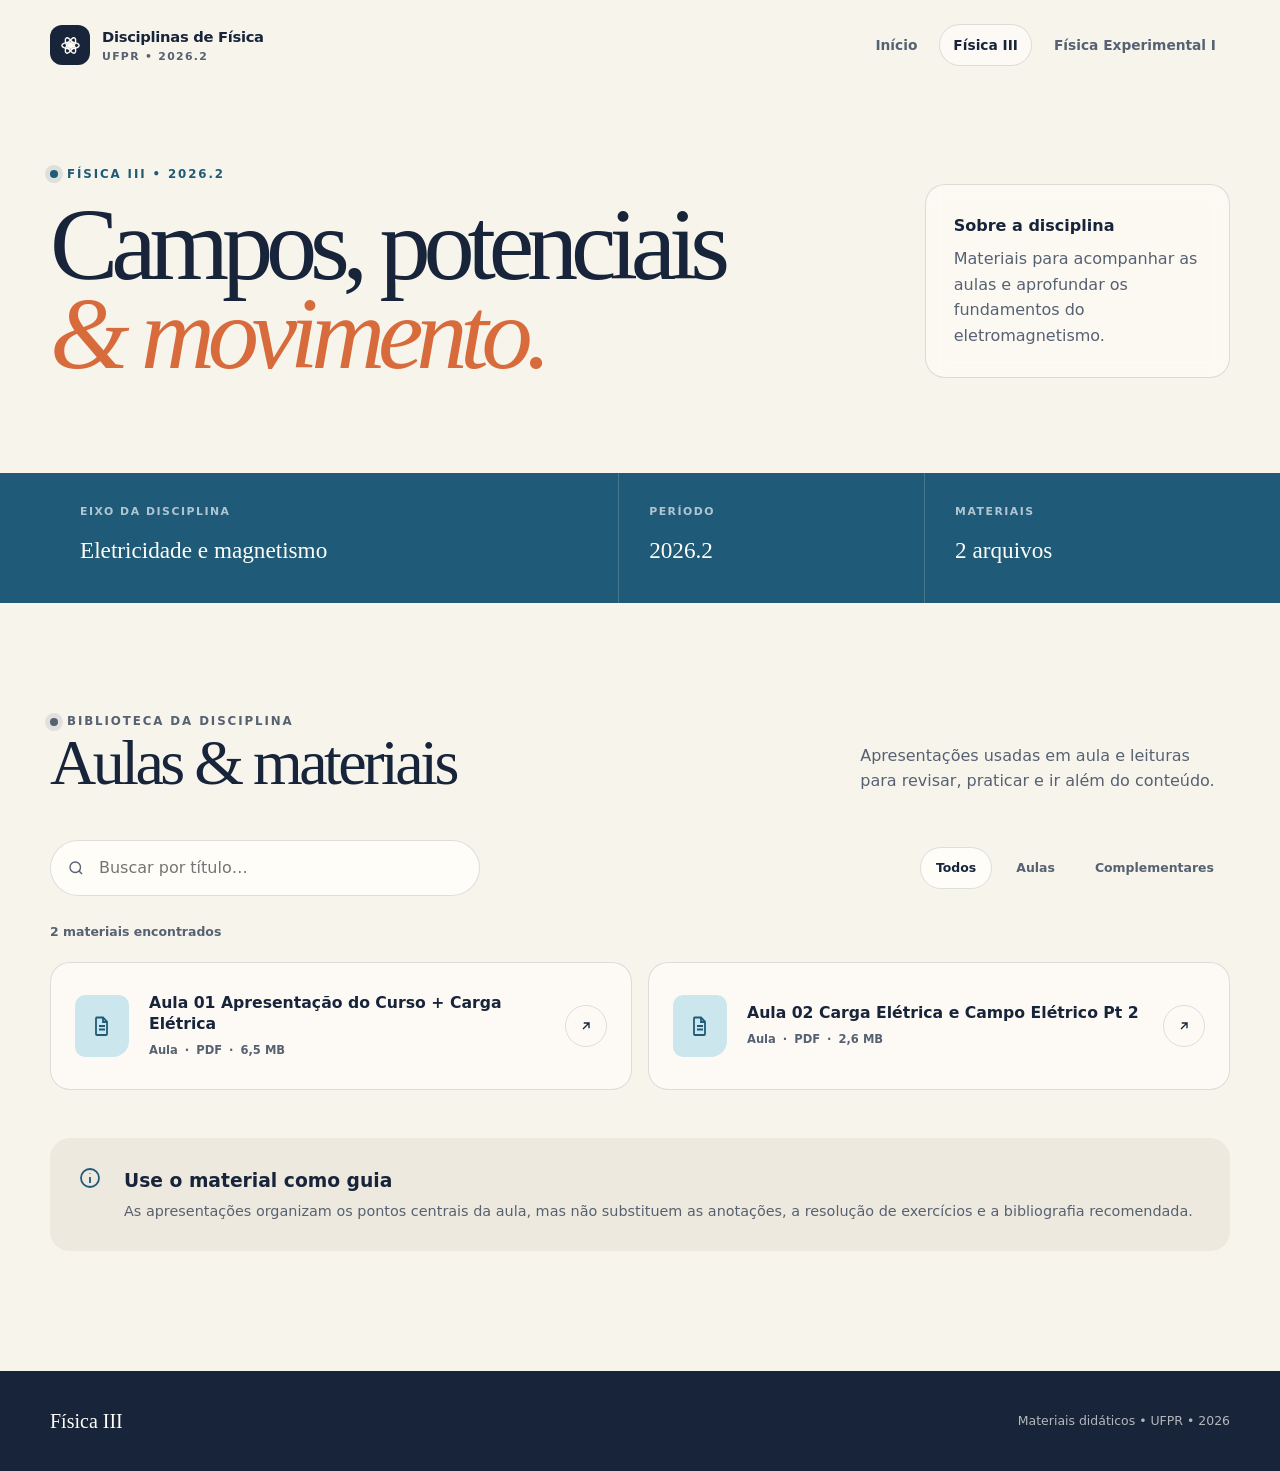
==== fisica-3/index.html @ 962f561f "Cria site das disciplinas de Física" ====
<!doctype html>
<html lang="pt-BR">
  <head>
    <meta charset="utf-8" />
    <meta name="viewport" content="width=device-width, initial-scale=1" />
    <meta name="description" content="Aulas e materiais complementares da disciplina Física III — UFPR, 2026.2." />
    <meta name="theme-color" content="#1f5b78" />
    <title>Física III • Aulas e materiais</title>
    <link rel="icon" href="../assets/icons/favicon.svg" type="image/svg+xml" />
    <link rel="stylesheet" href="../assets/css/styles.css" />
  </head>
  <body class="theme-fisica-3">
    <a class="skip-link" href="#conteudo">Ir para o conteúdo</a>
    <header class="site-header">
      <div class="shell">
        <a class="brand" href="../" aria-label="Página inicial das disciplinas">
          <span class="brand-mark" aria-hidden="true">
            <svg viewBox="0 0 24 24" fill="none" stroke="currentColor" stroke-width="1.5"><circle cx="12" cy="12" r="2" fill="currentColor"/><ellipse cx="12" cy="12" rx="9" ry="3.5"/><ellipse cx="12" cy="12" rx="9" ry="3.5" transform="rotate(60 12 12)"/><ellipse cx="12" cy="12" rx="9" ry="3.5" transform="rotate(120 12 12)"/></svg>
          </span>
          <span class="brand-copy">Disciplinas de Física<small>UFPR • 2026.2</small></span>
        </a>
        <button class="menu-button" type="button" aria-label="Abrir menu" aria-expanded="false" data-menu-button>
          <svg viewBox="0 0 24 24" fill="none" stroke="currentColor" stroke-width="1.8"><path d="M4 7h16M4 12h16M4 17h16"/></svg>
        </button>
        <nav class="site-nav" aria-label="Navegação principal" data-site-nav>
          <a href="../">Início</a>
          <a href="./" aria-current="page">Física III</a>
          <a href="../fisica-experimental-1/">Física Experimental I</a>
        </nav>
      </div>
    </header>

    <main id="conteudo">
      <section class="course-hero shell">
        <div class="course-hero-grid">
          <div>
            <p class="eyebrow">Física III • 2026.2</p>
            <h1>Campos, potenciais <em>&amp; movimento.</em></h1>
          </div>
          <aside class="hero-note">
            <strong>Sobre a disciplina</strong>
            <p>Materiais para acompanhar as aulas e aprofundar os fundamentos do eletromagnetismo.</p>
          </aside>
        </div>
      </section>

      <section class="course-band" aria-label="Resumo da disciplina">
        <div class="shell">
          <div class="band-item"><span class="band-label">Eixo da disciplina</span><span class="band-value">Eletricidade e magnetismo</span></div>
          <div class="band-item"><span class="band-label">Período</span><span class="band-value">2026.2</span></div>
          <div class="band-item"><span class="band-label">Materiais</span><span class="band-value"><span data-material-count>2</span> arquivos</span></div>
        </div>
      </section>

      <section class="materials-section" data-materials-catalog data-manifest="materiais.json">
        <div class="shell">
          <div class="section-heading">
            <div>
              <p class="eyebrow">Biblioteca da disciplina</p>
              <h2>Aulas &amp; materiais</h2>
            </div>
            <p>Apresentações usadas em aula e leituras para revisar, praticar e ir além do conteúdo.</p>
          </div>

          <div class="material-tools">
            <label class="search-box">
              <span class="skip-link">Buscar materiais</span>
              <svg aria-hidden="true" viewBox="0 0 24 24" fill="none" stroke="currentColor" stroke-width="1.8"><circle cx="11" cy="11" r="7"/><path d="m16 16 4 4"/></svg>
              <input type="search" placeholder="Buscar por título…" data-materials-search />
            </label>
            <div class="filters" aria-label="Filtrar materiais">
              <button class="filter-button active" type="button" data-filter="todos">Todos</button>
              <button class="filter-button" type="button" data-filter="aulas">Aulas</button>
              <button class="filter-button" type="button" data-filter="complementares">Complementares</button>
            </div>
          </div>
          <p class="materials-status" aria-live="polite" data-materials-status>Carregando materiais…</p>
          <div class="materials-grid" data-materials-grid></div>
          <noscript><p>Ative o JavaScript para visualizar o catálogo de materiais.</p></noscript>

          <aside class="info-strip">
            <svg aria-hidden="true" viewBox="0 0 24 24" fill="none" stroke="currentColor" stroke-width="1.8"><circle cx="12" cy="12" r="9"/><path d="M12 11v6M12 7.5v.5"/></svg>
            <div><h3>Use o material como guia</h3><p>As apresentações organizam os pontos centrais da aula, mas não substituem as anotações, a resolução de exercícios e a bibliografia recomendada.</p></div>
          </aside>
        </div>
      </section>
    </main>

    <footer class="site-footer">
      <div class="shell"><span class="footer-brand">Física III</span><p>Materiais didáticos • UFPR • <span data-current-year>2026</span></p></div>
    </footer>
    <script src="../assets/js/site.js"></script>
    <script src="../assets/js/materiais.js"></script>
  </body>
</html>
---- assets/css/styles.css ----
:root {
  --ink: #17243a;
  --ink-soft: #566172;
  --paper: #f7f4ec;
  --paper-deep: #eee9de;
  --white: #fffdf8;
  --line: rgba(23, 36, 58, 0.14);
  --blue: #1f5b78;
  --blue-light: #cbe7ed;
  --orange: #d86b3b;
  --orange-light: #f7d4bd;
  --green: #1f6b59;
  --green-light: #cce6d9;
  --shadow: 0 18px 50px rgba(23, 36, 58, 0.1);
  --radius-lg: 30px;
  --radius-md: 20px;
  --radius-sm: 12px;
  --content: 1180px;
}

* {
  box-sizing: border-box;
}

html {
  scroll-behavior: smooth;
}

body {
  margin: 0;
  color: var(--ink);
  background: var(--paper);
  font-family: Inter, ui-sans-serif, system-ui, -apple-system, BlinkMacSystemFont, "Segoe UI", sans-serif;
  line-height: 1.6;
  -webkit-font-smoothing: antialiased;
}

body::before {
  position: fixed;
  inset: 0;
  z-index: -1;
  pointer-events: none;
  content: "";
  opacity: 0.42;
  background-image: radial-gradient(rgba(23, 36, 58, 0.1) 0.65px, transparent 0.65px);
  background-size: 18px 18px;
  mask-image: linear-gradient(to bottom, black, transparent 72%);
}

a {
  color: inherit;
  text-decoration: none;
}

button,
input {
  font: inherit;
}

button,
a {
  -webkit-tap-highlight-color: transparent;
}

img,
svg {
  display: block;
  max-width: 100%;
}

.skip-link {
  position: fixed;
  top: 10px;
  left: 10px;
  z-index: 100;
  padding: 10px 14px;
  color: var(--white);
  background: var(--ink);
  border-radius: 8px;
  transform: translateY(-150%);
}

.skip-link:focus {
  transform: translateY(0);
}

.shell {
  width: min(calc(100% - 40px), var(--content));
  margin-inline: auto;
}

.site-header {
  position: relative;
  z-index: 20;
  padding: 24px 0;
}

.site-header .shell {
  display: flex;
  align-items: center;
  justify-content: space-between;
  gap: 28px;
}

.brand {
  display: inline-flex;
  align-items: center;
  gap: 12px;
  font-size: 0.92rem;
  font-weight: 800;
  letter-spacing: -0.02em;
}

.brand-mark {
  display: grid;
  width: 40px;
  height: 40px;
  color: var(--white);
  background: var(--ink);
  border-radius: 12px;
  place-items: center;
}

.brand-mark svg {
  width: 23px;
}

.brand small {
  display: block;
  color: var(--ink-soft);
  font-size: 0.68rem;
  font-weight: 700;
  letter-spacing: 0.12em;
  text-transform: uppercase;
}

.site-nav {
  display: flex;
  align-items: center;
  gap: 8px;
}

.site-nav a {
  padding: 10px 14px;
  border-radius: 999px;
  color: var(--ink-soft);
  font-size: 0.86rem;
  font-weight: 700;
  transition: 160ms ease;
}

.site-nav a:hover,
.site-nav a[aria-current="page"] {
  color: var(--ink);
  background: rgba(255, 253, 248, 0.72);
  box-shadow: inset 0 0 0 1px var(--line);
}

.menu-button {
  display: none;
  width: 44px;
  height: 44px;
  padding: 0;
  color: var(--ink);
  background: var(--white);
  border: 1px solid var(--line);
  border-radius: 12px;
  place-items: center;
}

.menu-button svg {
  width: 22px;
}

.eyebrow {
  display: inline-flex;
  align-items: center;
  gap: 9px;
  margin: 0 0 18px;
  color: var(--blue);
  font-size: 0.74rem;
  font-weight: 850;
  letter-spacing: 0.16em;
  text-transform: uppercase;
}

.eyebrow::before {
  width: 8px;
  height: 8px;
  content: "";
  background: currentColor;
  border-radius: 50%;
  box-shadow: 0 0 0 5px color-mix(in srgb, currentColor 13%, transparent);
}

.display-title {
  max-width: 900px;
  margin: 0;
  font-family: Georgia, "Times New Roman", serif;
  font-size: clamp(3.2rem, 8vw, 7.4rem);
  font-weight: 400;
  letter-spacing: -0.065em;
  line-height: 0.9;
}

.display-title em {
  color: var(--orange);
  font-weight: 400;
}

.hero-home {
  padding: clamp(70px, 11vw, 145px) 0 70px;
  overflow: hidden;
}

.hero-home .lead {
  max-width: 610px;
  margin: 34px 0 0 auto;
  color: var(--ink-soft);
  font-size: clamp(1rem, 1.5vw, 1.22rem);
}

.hero-rule {
  display: flex;
  align-items: center;
  gap: 18px;
  margin-top: 55px;
  color: var(--ink-soft);
  font-size: 0.75rem;
  font-weight: 800;
  letter-spacing: 0.12em;
  text-transform: uppercase;
}

.hero-rule::before {
  flex: 1;
  height: 1px;
  content: "";
  background: var(--line);
}

.course-grid {
  display: grid;
  grid-template-columns: repeat(2, 1fr);
  gap: 24px;
  padding: 30px 0 110px;
}

.course-card {
  position: relative;
  min-height: 480px;
  padding: clamp(28px, 4vw, 52px);
  overflow: hidden;
  color: var(--white);
  background: var(--ink);
  border-radius: var(--radius-lg);
  box-shadow: var(--shadow);
  transition: transform 200ms ease, box-shadow 200ms ease;
}

.course-card:hover {
  transform: translateY(-5px);
  box-shadow: 0 26px 70px rgba(23, 36, 58, 0.17);
}

.course-card.experimental {
  color: var(--ink);
  background: var(--orange-light);
}

.course-card-top {
  position: relative;
  z-index: 2;
  display: flex;
  align-items: center;
  justify-content: space-between;
  gap: 20px;
  color: rgba(255, 253, 248, 0.7);
  font-size: 0.72rem;
  font-weight: 800;
  letter-spacing: 0.13em;
  text-transform: uppercase;
}

.experimental .course-card-top {
  color: rgba(23, 36, 58, 0.62);
}

.course-number {
  display: grid;
  width: 42px;
  height: 42px;
  border: 1px solid currentColor;
  border-radius: 50%;
  place-items: center;
}

.course-card h2 {
  position: relative;
  z-index: 2;
  max-width: 420px;
  margin: 105px 0 18px;
  font-family: Georgia, "Times New Roman", serif;
  font-size: clamp(2.7rem, 5vw, 5rem);
  font-weight: 400;
  letter-spacing: -0.055em;
  line-height: 0.92;
}

.course-card p {
  position: relative;
  z-index: 2;
  max-width: 410px;
  margin: 0;
  color: rgba(255, 253, 248, 0.7);
}

.experimental p {
  color: rgba(23, 36, 58, 0.68);
}

.card-action {
  position: absolute;
  right: 38px;
  bottom: 38px;
  z-index: 3;
  display: grid;
  width: 58px;
  height: 58px;
  color: var(--ink);
  background: var(--white);
  border-radius: 50%;
  place-items: center;
  transition: transform 180ms ease;
}

.course-card:hover .card-action {
  transform: rotate(-7deg) scale(1.05);
}

.card-action svg {
  width: 22px;
}

.orbit-art {
  position: absolute;
  top: -90px;
  right: -100px;
  width: 420px;
  height: 420px;
  opacity: 0.28;
  border: 1px solid var(--blue-light);
  border-radius: 50%;
}

.orbit-art::before,
.orbit-art::after {
  position: absolute;
  inset: 70px -20px;
  content: "";
  border: 1px solid var(--blue-light);
  border-radius: 50%;
  transform: rotate(52deg);
}

.orbit-art::after {
  transform: rotate(-52deg);
}

.lab-art {
  position: absolute;
  top: -28px;
  right: 35px;
  width: 150px;
  height: 245px;
  opacity: 0.28;
  border-right: 2px solid var(--ink);
  border-bottom: 2px solid var(--ink);
  transform: rotate(18deg);
}

.lab-art::before,
.lab-art::after {
  position: absolute;
  content: "";
  background: var(--ink);
  border-radius: 50%;
}

.lab-art::before {
  top: 65px;
  right: -9px;
  width: 16px;
  height: 16px;
}

.lab-art::after {
  right: -6px;
  bottom: 52px;
  width: 10px;
  height: 10px;
}

.course-hero {
  padding: 70px 0 55px;
}

.course-hero-grid {
  display: grid;
  grid-template-columns: minmax(0, 1.45fr) minmax(260px, 0.55fr);
  align-items: end;
  gap: 70px;
}

.course-hero h1 {
  max-width: 780px;
  margin: 0;
  font-family: Georgia, "Times New Roman", serif;
  font-size: clamp(3.5rem, 8vw, 7.8rem);
  font-weight: 400;
  letter-spacing: -0.07em;
  line-height: 0.86;
}

.course-hero h1 em {
  display: block;
  color: var(--orange);
  font-weight: 400;
}

.theme-experimental .course-hero h1 em,
.theme-experimental .eyebrow {
  color: var(--green);
}

.hero-note {
  padding: 28px;
  background: rgba(255, 253, 248, 0.58);
  border: 1px solid var(--line);
  border-radius: var(--radius-md);
  backdrop-filter: blur(10px);
}

.hero-note p {
  margin: 0;
  color: var(--ink-soft);
}

.hero-note strong {
  display: block;
  margin-bottom: 8px;
  color: var(--ink);
}

.course-band {
  margin: 40px 0 0;
  color: var(--white);
  background: var(--blue);
}

.theme-experimental .course-band {
  background: var(--green);
}

.course-band .shell {
  display: grid;
  grid-template-columns: 1.3fr repeat(2, 0.7fr);
}

.band-item {
  min-height: 130px;
  padding: 30px;
  border-left: 1px solid rgba(255, 255, 255, 0.17);
}

.band-item:first-child {
  border-left: 0;
}

.band-label {
  display: block;
  margin-bottom: 17px;
  color: rgba(255, 255, 255, 0.65);
  font-size: 0.68rem;
  font-weight: 800;
  letter-spacing: 0.14em;
  text-transform: uppercase;
}

.band-value {
  font-family: Georgia, "Times New Roman", serif;
  font-size: 1.45rem;
  line-height: 1.15;
}

.materials-section {
  padding: 105px 0 120px;
}

.section-heading {
  display: grid;
  grid-template-columns: minmax(0, 1fr) minmax(240px, 0.48fr);
  align-items: end;
  gap: 40px;
  margin-bottom: 46px;
}

.section-heading h2 {
  margin: 0;
  font-family: Georgia, "Times New Roman", serif;
  font-size: clamp(2.7rem, 5vw, 5.2rem);
  font-weight: 400;
  letter-spacing: -0.055em;
  line-height: 0.95;
}

.section-heading p {
  margin: 0;
  color: var(--ink-soft);
}

.material-tools {
  display: flex;
  align-items: center;
  justify-content: space-between;
  gap: 18px;
  margin-bottom: 26px;
}

.search-box {
  position: relative;
  flex: 0 1 430px;
}

.search-box svg {
  position: absolute;
  top: 50%;
  left: 17px;
  width: 18px;
  color: var(--ink-soft);
  transform: translateY(-50%);
}

.search-box input {
  width: 100%;
  padding: 14px 18px 14px 48px;
  color: var(--ink);
  background: var(--white);
  border: 1px solid var(--line);
  border-radius: 999px;
  outline: none;
}

.search-box input:focus {
  border-color: var(--blue);
  box-shadow: 0 0 0 4px rgba(31, 91, 120, 0.12);
}

.filters {
  display: flex;
  align-items: center;
  gap: 8px;
}

.filter-button {
  padding: 10px 15px;
  color: var(--ink-soft);
  background: transparent;
  border: 1px solid transparent;
  border-radius: 999px;
  cursor: pointer;
  font-size: 0.78rem;
  font-weight: 800;
}

.filter-button:hover,
.filter-button.active {
  color: var(--ink);
  background: var(--white);
  border-color: var(--line);
}

.materials-status {
  min-height: 24px;
  margin: 0 0 16px;
  color: var(--ink-soft);
  font-size: 0.78rem;
  font-weight: 700;
}

.materials-grid {
  display: grid;
  grid-template-columns: repeat(2, minmax(0, 1fr));
  gap: 16px;
}

.material-card {
  display: grid;
  grid-template-columns: auto minmax(0, 1fr) auto;
  align-items: center;
  gap: 20px;
  min-height: 128px;
  padding: 24px;
  background: rgba(255, 253, 248, 0.75);
  border: 1px solid var(--line);
  border-radius: var(--radius-md);
  transition: border-color 160ms ease, transform 160ms ease, background 160ms ease;
}

.material-card:hover {
  background: var(--white);
  border-color: rgba(31, 91, 120, 0.42);
  transform: translateY(-2px);
}

.material-icon {
  display: grid;
  width: 54px;
  height: 62px;
  color: var(--blue);
  background: var(--blue-light);
  border-radius: 10px 10px 16px 10px;
  place-items: center;
}

.theme-experimental .material-icon {
  color: var(--green);
  background: var(--green-light);
}

.material-icon svg {
  width: 24px;
}

.material-info {
  min-width: 0;
}

.material-info h3 {
  margin: 0 0 7px;
  overflow: hidden;
  font-size: 0.98rem;
  line-height: 1.35;
  text-overflow: ellipsis;
}

.material-meta {
  display: flex;
  flex-wrap: wrap;
  gap: 7px;
  color: var(--ink-soft);
  font-size: 0.72rem;
  font-weight: 700;
}

.material-meta span + span::before {
  margin-right: 7px;
  content: "·";
}

.material-open {
  display: grid;
  width: 42px;
  height: 42px;
  color: var(--ink);
  border: 1px solid var(--line);
  border-radius: 50%;
  place-items: center;
}

.material-open svg {
  width: 18px;
}

.empty-state {
  grid-column: 1 / -1;
  padding: 70px 25px;
  text-align: center;
  background: rgba(255, 253, 248, 0.5);
  border: 1px dashed rgba(23, 36, 58, 0.25);
  border-radius: var(--radius-md);
}

.empty-state-icon {
  display: grid;
  width: 62px;
  height: 62px;
  margin: 0 auto 18px;
  color: var(--ink-soft);
  background: var(--paper-deep);
  border-radius: 50%;
  place-items: center;
}

.empty-state-icon svg {
  width: 26px;
}

.empty-state h3 {
  margin: 0 0 6px;
}

.empty-state p {
  max-width: 470px;
  margin: 0 auto;
  color: var(--ink-soft);
}

.info-strip {
  display: grid;
  grid-template-columns: auto 1fr;
  gap: 22px;
  margin-top: 48px;
  padding: 28px;
  color: var(--ink);
  background: var(--paper-deep);
  border-radius: var(--radius-md);
}

.info-strip svg {
  width: 24px;
  color: var(--blue);
}

.theme-experimental .info-strip svg {
  color: var(--green);
}

.info-strip h3,
.info-strip p {
  margin: 0;
}

.info-strip p {
  margin-top: 4px;
  color: var(--ink-soft);
  font-size: 0.9rem;
}

.site-footer {
  padding: 34px 0;
  color: rgba(255, 253, 248, 0.68);
  background: var(--ink);
}

.site-footer .shell {
  display: flex;
  align-items: center;
  justify-content: space-between;
  gap: 25px;
}

.footer-brand {
  color: var(--white);
  font-family: Georgia, "Times New Roman", serif;
  font-size: 1.25rem;
}

.site-footer p {
  margin: 0;
  font-size: 0.78rem;
}

@media (max-width: 850px) {
  .menu-button {
    display: grid;
  }

  .site-nav {
    position: absolute;
    top: 78px;
    right: 20px;
    left: 20px;
    display: none;
    align-items: stretch;
    padding: 10px;
    background: var(--white);
    border: 1px solid var(--line);
    border-radius: 16px;
    box-shadow: var(--shadow);
  }

  .site-nav.open {
    display: grid;
  }

  .site-nav a {
    padding: 13px 15px;
  }

  .course-grid,
  .course-hero-grid,
  .section-heading {
    grid-template-columns: 1fr;
  }

  .course-card {
    min-height: 430px;
  }

  .course-hero-grid {
    gap: 40px;
  }

  .course-band .shell {
    grid-template-columns: 1fr 1fr;
  }

  .band-item:first-child {
    grid-column: 1 / -1;
    border-bottom: 1px solid rgba(255, 255, 255, 0.17);
  }

  .materials-grid {
    grid-template-columns: 1fr;
  }
}

@media (max-width: 620px) {
  .shell {
    width: min(calc(100% - 28px), var(--content));
  }

  .brand-copy {
    display: none;
  }

  .hero-home {
    padding-top: 55px;
  }

  .display-title {
    font-size: clamp(3rem, 17vw, 5.2rem);
  }

  .hero-home .lead {
    margin-top: 28px;
  }

  .course-grid {
    padding-bottom: 75px;
  }

  .course-card {
    min-height: 390px;
    border-radius: 24px;
  }

  .course-card h2 {
    margin-top: 80px;
  }

  .card-action {
    right: 24px;
    bottom: 24px;
  }

  .course-hero {
    padding-top: 45px;
  }

  .course-hero h1 {
    font-size: clamp(3.4rem, 18vw, 5.4rem);
  }

  .course-band .shell {
    width: 100%;
    grid-template-columns: 1fr;
  }

  .band-item,
  .band-item:first-child {
    grid-column: auto;
    border-bottom: 1px solid rgba(255, 255, 255, 0.17);
    border-left: 0;
  }

  .materials-section {
    padding: 75px 0 90px;
  }

  .material-tools {
    align-items: stretch;
    flex-direction: column;
  }

  .search-box {
    flex-basis: auto;
  }

  .filters {
    overflow-x: auto;
    padding-bottom: 4px;
  }

  .material-card {
    grid-template-columns: auto minmax(0, 1fr);
    padding: 19px;
  }

  .material-open {
    display: none;
  }

  .info-strip {
    grid-template-columns: 1fr;
  }

  .site-footer .shell {
    align-items: flex-start;
    flex-direction: column;
  }
}

@media (prefers-reduced-motion: reduce) {
  html {
    scroll-behavior: auto;
  }

  *,
  *::before,
  *::after {
    scroll-behavior: auto !important;
    transition-duration: 0.01ms !important;
  }
}
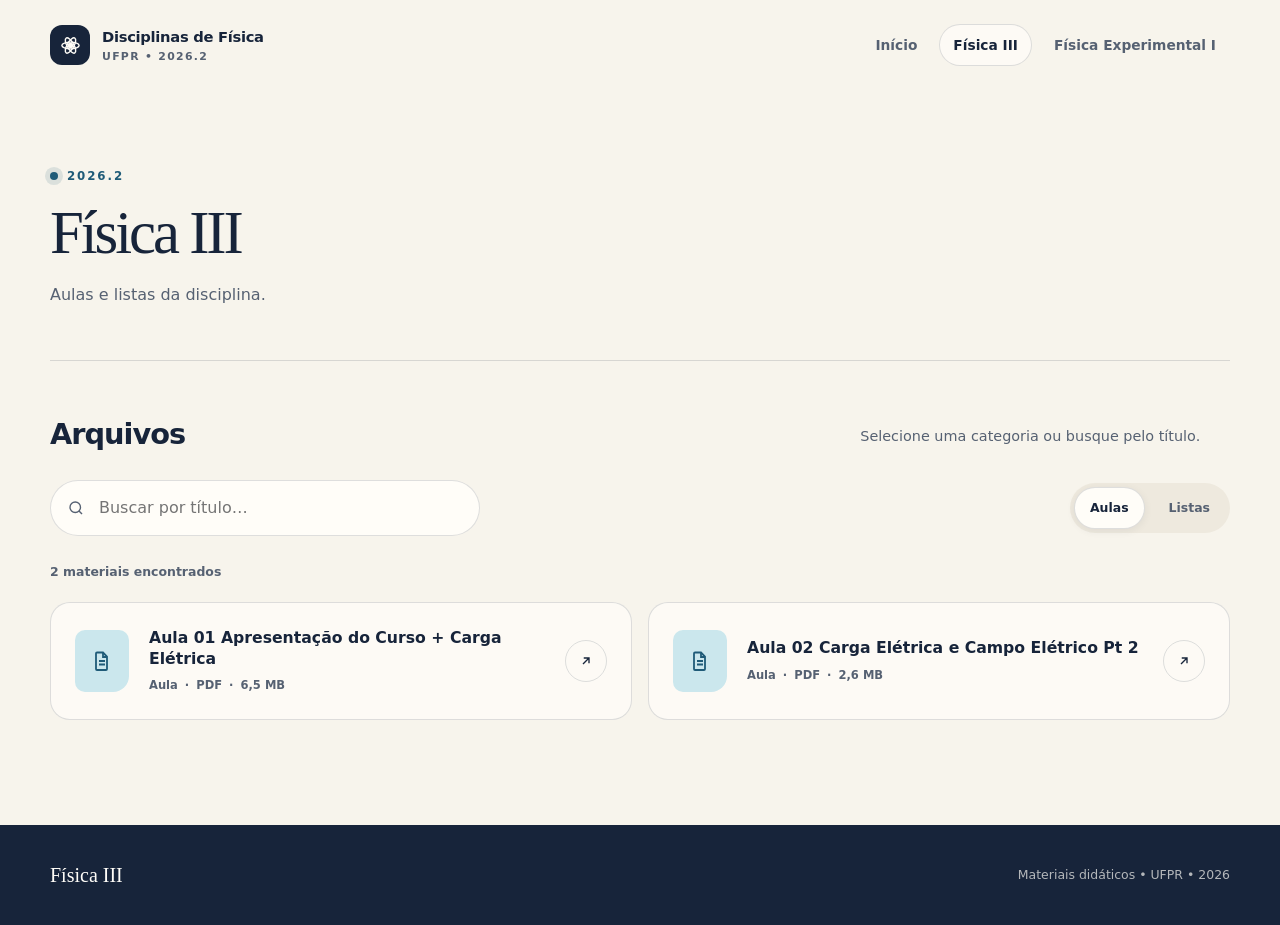
==== commit 607dcb2e: "Simplifica páginas e organiza categorias" ====
--- a/fisica-3/index.html
+++ b/fisica-3/index.html
@@ -31,35 +31,19 @@
     </header>
 
     <main id="conteudo">
-      <section class="course-hero shell">
-        <div class="course-hero-grid">
-          <div>
-            <p class="eyebrow">Física III • 2026.2</p>
-            <h1>Campos, potenciais <em>&amp; movimento.</em></h1>
-          </div>
-          <aside class="hero-note">
-            <strong>Sobre a disciplina</strong>
-            <p>Materiais para acompanhar as aulas e aprofundar os fundamentos do eletromagnetismo.</p>
-          </aside>
-        </div>
+      <section class="course-heading shell">
+        <p class="eyebrow">2026.2</p>
+        <h1>Física III</h1>
+        <p class="course-description">Aulas e listas da disciplina.</p>
       </section>
 
-      <section class="course-band" aria-label="Resumo da disciplina">
+      <section class="materials-section compact-materials" data-materials-catalog data-manifest="materiais.json" data-default-filter="aulas">
         <div class="shell">
-          <div class="band-item"><span class="band-label">Eixo da disciplina</span><span class="band-value">Eletricidade e magnetismo</span></div>
-          <div class="band-item"><span class="band-label">Período</span><span class="band-value">2026.2</span></div>
-          <div class="band-item"><span class="band-label">Materiais</span><span class="band-value"><span data-material-count>2</span> arquivos</span></div>
-        </div>
-      </section>
-
-      <section class="materials-section" data-materials-catalog data-manifest="materiais.json">
-        <div class="shell">
-          <div class="section-heading">
+          <div class="section-heading file-heading">
             <div>
-              <p class="eyebrow">Biblioteca da disciplina</p>
-              <h2>Aulas &amp; materiais</h2>
+              <h2>Arquivos</h2>
             </div>
-            <p>Apresentações usadas em aula e leituras para revisar, praticar e ir além do conteúdo.</p>
+            <p>Selecione uma categoria ou busque pelo título.</p>
           </div>
 
           <div class="material-tools">
@@ -69,19 +53,13 @@
               <input type="search" placeholder="Buscar por título…" data-materials-search />
             </label>
             <div class="filters" aria-label="Filtrar materiais">
-              <button class="filter-button active" type="button" data-filter="todos">Todos</button>
               <button class="filter-button" type="button" data-filter="aulas">Aulas</button>
-              <button class="filter-button" type="button" data-filter="complementares">Complementares</button>
+              <button class="filter-button" type="button" data-filter="listas">Listas</button>
             </div>
           </div>
           <p class="materials-status" aria-live="polite" data-materials-status>Carregando materiais…</p>
           <div class="materials-grid" data-materials-grid></div>
           <noscript><p>Ative o JavaScript para visualizar o catálogo de materiais.</p></noscript>
-
-          <aside class="info-strip">
-            <svg aria-hidden="true" viewBox="0 0 24 24" fill="none" stroke="currentColor" stroke-width="1.8"><circle cx="12" cy="12" r="9"/><path d="M12 11v6M12 7.5v.5"/></svg>
-            <div><h3>Use o material como guia</h3><p>As apresentações organizam os pontos centrais da aula, mas não substituem as anotações, a resolução de exercícios e a bibliografia recomendada.</p></div>
-          </aside>
         </div>
       </section>
     </main>
--- a/assets/css/styles.css
+++ b/assets/css/styles.css
@@ -924,3 +924,211 @@
     transition-duration: 0.01ms !important;
   }
 }
+/* Layout simples e centrado nos arquivos */
+.simple-home {
+  max-width: 860px;
+  padding: 95px 0 36px;
+}
+
+.simple-home h1 {
+  margin: 0 0 18px;
+  font-family: Georgia, "Times New Roman", serif;
+  font-size: clamp(2.5rem, 5vw, 4.2rem);
+  font-weight: 400;
+  letter-spacing: -0.045em;
+  line-height: 1;
+}
+
+.simple-home > p:last-child {
+  margin: 0;
+  color: var(--ink-soft);
+  font-size: 1.05rem;
+}
+
+.simple-course-list {
+  display: grid;
+  max-width: 860px;
+  gap: 14px;
+  padding: 22px 0 120px;
+}
+
+.simple-course-link {
+  display: grid;
+  grid-template-columns: 68px minmax(0, 1fr) 46px;
+  align-items: center;
+  gap: 24px;
+  min-height: 124px;
+  padding: 24px 28px;
+  background: rgba(255, 253, 248, 0.82);
+  border: 1px solid var(--line);
+  border-radius: var(--radius-md);
+  transition: 160ms ease;
+}
+
+.simple-course-link:hover {
+  background: var(--white);
+  border-color: rgba(31, 91, 120, 0.42);
+  transform: translateY(-2px);
+  box-shadow: 0 12px 32px rgba(23, 36, 58, 0.07);
+}
+
+.course-tag {
+  display: grid;
+  width: 68px;
+  height: 68px;
+  color: var(--blue);
+  background: var(--blue-light);
+  border-radius: 18px;
+  place-items: center;
+  font-size: 0.75rem;
+  font-weight: 850;
+  letter-spacing: 0.08em;
+}
+
+.experimental-link .course-tag {
+  color: var(--green);
+  background: var(--green-light);
+}
+
+.course-link-copy h2,
+.course-link-copy p {
+  margin: 0;
+}
+
+.course-link-copy h2 {
+  font-size: 1.22rem;
+  letter-spacing: -0.02em;
+}
+
+.course-link-copy p {
+  margin-top: 5px;
+  color: var(--ink-soft);
+  font-size: 0.88rem;
+}
+
+.course-link-arrow {
+  display: grid;
+  width: 44px;
+  height: 44px;
+  border: 1px solid var(--line);
+  border-radius: 50%;
+  place-items: center;
+}
+
+.course-link-arrow svg {
+  width: 19px;
+}
+
+.course-heading {
+  padding: 72px 0 52px;
+  border-bottom: 1px solid var(--line);
+}
+
+.course-heading h1 {
+  margin: 0;
+  font-family: Georgia, "Times New Roman", serif;
+  font-size: clamp(2.6rem, 5vw, 3.8rem);
+  font-weight: 400;
+  letter-spacing: -0.05em;
+  line-height: 1;
+}
+
+.course-description {
+  margin: 18px 0 0;
+  color: var(--ink-soft);
+}
+
+.compact-materials {
+  padding: 60px 0 105px;
+}
+
+.file-heading {
+  margin-bottom: 32px;
+}
+
+.file-heading h2 {
+  font-family: inherit;
+  font-size: 1.8rem;
+  font-weight: 800;
+  letter-spacing: -0.035em;
+}
+
+.file-heading > p {
+  max-width: 370px;
+  font-size: 0.9rem;
+}
+
+.compact-materials .filters {
+  padding: 4px;
+  background: var(--paper-deep);
+  border-radius: 999px;
+}
+
+.compact-materials .filter-button {
+  white-space: nowrap;
+}
+
+.compact-materials .filter-button.active {
+  box-shadow: 0 2px 8px rgba(23, 36, 58, 0.07);
+}
+
+.compact-materials .material-card {
+  min-height: 112px;
+}
+
+@media (max-width: 620px) {
+  .simple-home {
+    padding: 62px 0 26px;
+  }
+
+  .simple-home h1 {
+    font-size: 2.5rem;
+  }
+
+  .simple-course-list {
+    padding: 14px 0 80px;
+  }
+
+  .simple-course-link {
+    grid-template-columns: 52px minmax(0, 1fr) 36px;
+    gap: 15px;
+    min-height: 104px;
+    padding: 18px;
+  }
+
+  .course-tag {
+    width: 52px;
+    height: 52px;
+    border-radius: 14px;
+    font-size: 0.65rem;
+  }
+
+  .course-link-arrow {
+    width: 36px;
+    height: 36px;
+  }
+
+  .course-heading {
+    padding: 48px 0 36px;
+  }
+
+  .course-heading h1 {
+    font-size: 2.65rem;
+  }
+
+  .file-heading h2 {
+    font-size: 1.65rem;
+  }
+
+  .filters {
+    display: grid;
+    grid-template-columns: repeat(2, minmax(0, 1fr));
+    overflow: visible;
+    padding-bottom: 4px;
+  }
+
+  .compact-materials .filter-button {
+    padding-inline: 10px;
+    white-space: normal;
+  }
+}
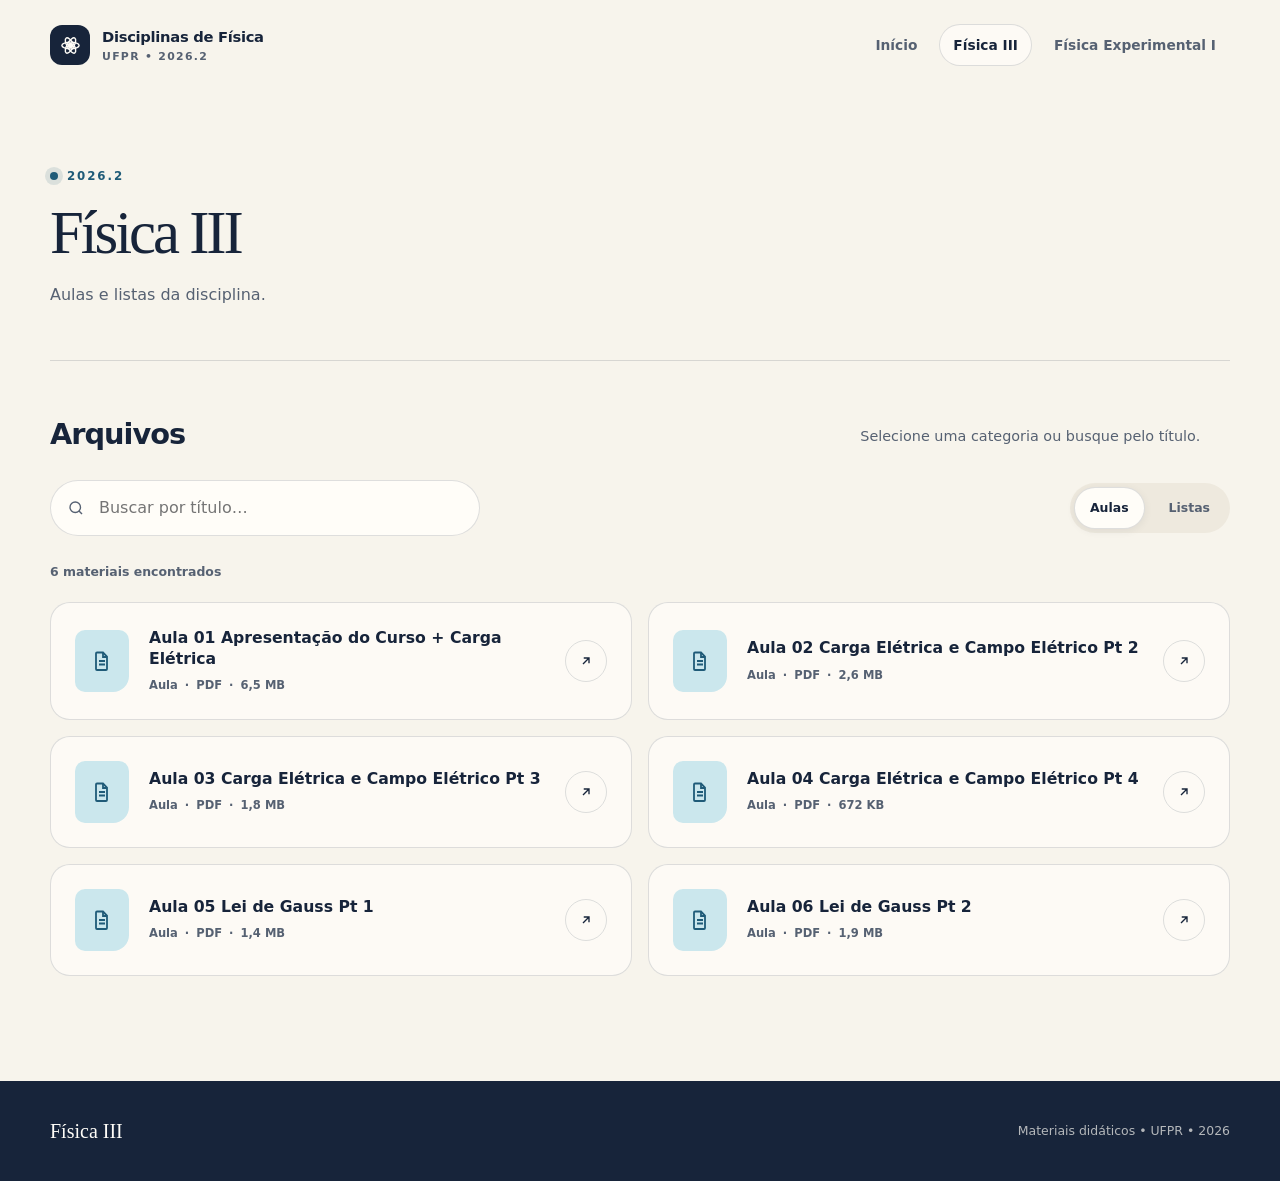
==== commit cf71edd9: "Evita cache desatualizado dos materiais" ====
--- a/fisica-3/index.html
+++ b/fisica-3/index.html
@@ -68,6 +68,6 @@
       <div class="shell"><span class="footer-brand">Física III</span><p>Materiais didáticos • UFPR • <span data-current-year>2026</span></p></div>
     </footer>
     <script src="../assets/js/site.js"></script>
-    <script src="../assets/js/materiais.js"></script>
+    <script src="../assets/js/materiais.js?v=2"></script>
   </body>
 </html>
